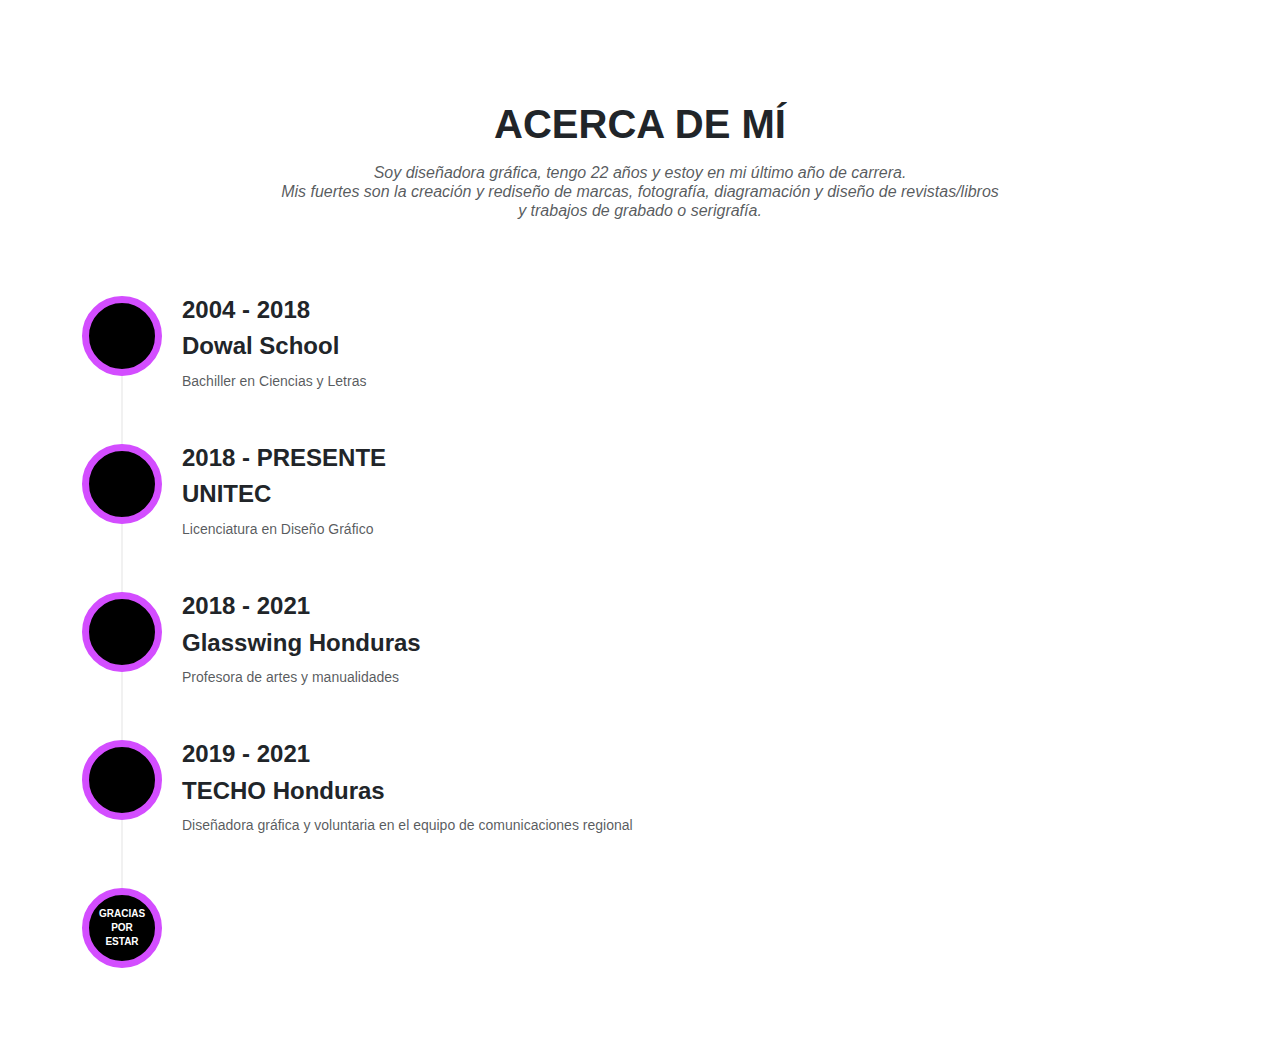
==== acercademi.html @ 8676b288 "Add files via upload" ====
<!doctype html>
<html>
<head>
	 <meta charset="UTF-8" />
    <meta name="viewport" content="width=device-width, initial-scale=1.0" />
<title>Acerca de mí</title>
	<link href="css/bootstrap.min.css" rel="stylesheet" />
    <link href="css/style.css" rel="stylesheet" />
</head>

<body>
	 <section id="about">
        <div class="container">
            <div class="row">
                <div class="col-lg-12 text-center">
                    <h2 class="section-heading">Acerca de mí</h2>
                    <h3 class="section-subheading text-muted">Soy diseñadora gráfica, tengo 22 años y estoy en mi último año de carrera.<br>Mis fuertes son la creación y rediseño de marcas, fotografía, diagramación y diseño de revistas/libros<br> y trabajos de grabado o serigrafía.</h3>
                </div>
            </div>
            <div class="row">
                <div class="col-lg-12">
                    <ul class="timeline">
                        <li>
                            <div class="timeline-image">
                                <img class="img-circle img-responsive" src="file:///Macintosh HD/Users/ifigeniaaguilera/Downloads/img/about/1.jpg" alt="">
                            </div>
                            <div class="timeline-panel">
                                <div class="timeline-heading">
                                    <h4>2004 - 2018</h4>
                                    <h4 class="subheading">Dowal School</h4>
                                </div>
                                <div class="timeline-body">
                                    <p class="text-muted">Bachiller en Ciencias y Letras</p>
                                </div>
                            </div>
                        </li>
                        <li class="timeline-inverted">
                            <div class="timeline-image">
                                <img class="img-circle img-responsive" src="file:///Macintosh HD/Users/ifigeniaaguilera/Downloads/img/about/2.jpg" alt="">
                            </div>
                            <div class="timeline-panel">
                                <div class="timeline-heading">
                                    <h4>2018 - Presente</h4>
                                    <h4 class="subheading">UNITEC</h4>
                                </div>
                                <div class="timeline-body">
                                    <p class="text-muted">Licenciatura en Diseño Gráfico</p>
                                </div>
                            </div>
                        </li>
                        <li>
                            <div class="timeline-image">
                                <img class="img-circle img-responsive" src="file:///Macintosh HD/Users/ifigeniaaguilera/Downloads/img/about/3.jpg" alt="">
                            </div>
                            <div class="timeline-panel">
                                <div class="timeline-heading">
                                    <h4>2018 - 2021</h4>
                                    <h4 class="subheading">Glasswing Honduras</h4>
                                </div>
                                <div class="timeline-body">
                                    <p class="text-muted">Profesora de artes y manualidades</p>
                                </div>
                            </div>
                        </li>
                        <li class="timeline-inverted">
                            <div class="timeline-image">
                                <img class="img-circle img-responsive" src="file:///Macintosh HD/Users/ifigeniaaguilera/Downloads/img/about/4.jpg" alt="">
                            </div>
                            <div class="timeline-panel">
                                <div class="timeline-heading">
                                    <h4>2019 - 2021</h4>
                                    <h4 class="subheading">TECHO Honduras</h4>
                                </div>
                                <div class="timeline-body">
                                    <p class="text-muted">Diseñadora gráfica y voluntaria en el equipo de comunicaciones regional</p>
                                </div>
                            </div>
                        </li>
                        <li class="timeline-inverted">
                            <div class="timeline-image">
                                <h4>Gracias
                                    <br>por
                                    <br>estar</h4>
                            </div>
                        </li>
                    </ul>
                </div>
            </div>
        </div>
    </section>

</body>
</html>
---- css/style.css ----
body {
    overflow-x: hidden;
    font-family: "Roboto Slab","Helvetica Neue",Helvetica,Arial,sans-serif;
}

#topbar {
  background-color: black;
  color: white;
  width: 100%;
  height: 60px;
  border-top: 0;
}

.navbar-nav .nav-link.btn-primary {
  background-color: #ffffff;
  color: var(--color-grisclaro) !important;
  font-weight: 600px !important;
  border: 0;
  padding: 10px 20px;
  border-radius: 2px;
}
.navbar-nav .nav-link.btn-primary:hover {
  background-color: var(--color-hover-menu);
  color: #ffffff !important;
}

.custom-active .nav-link {
  position: relative;
}

/*Makes the green bar appear below navbar, make sure to place: <li class="nav-item custom-active"> to indicate which page is the active*/
.custom-active .nav-link:after {
  content: '';
  display: block;
  height: 4px;
  background-color: white;
  position: absolute;
  bottom: 0;
  left: 0;
  width: 100%;
}

.text-muted {
    color: #ffffff;
}

p {
    font-size: 14px;
    line-height: 1.75;
}

p.large {
    font-size: 16px;
}

a,
a:hover,
a:focus,
a:active,
a.active {
    outline: 0;
}

a {
    color: #ffffff;
}

a:hover,
a:focus,
a:active,
a.active {
    color: #ffffff;
}

h1,
h2,
h3,
h4,
h5,
h6 {
    text-transform: uppercase;
    font-family: Montserrat,"Helvetica Neue",Helvetica,Arial,sans-serif;
    font-weight: 700;
}

.img-centered {
    margin: 0 auto;
}

.bg-light-gray {
    background-color: #f7f7f7;
}

.bg-darkest-gray {
    background-color: #222;
}

.btn-primary {
    border-color: #000000;
    text-transform: uppercase;
    font-family: Montserrat,"Helvetica Neue",Helvetica,Arial,sans-serif;
    font-weight: 700;
    color: #fff;
    background-color: #000000;
}

.btn-primary:hover,
.btn-primary:focus,
.btn-primary:active,
.btn-primary.active,
.open .dropdown-toggle.btn-primary {
    border-color: #000000;
    color: #fff;
    background-color: #000000;
}

.btn-primary:active,
.btn-primary.active,
.open .dropdown-toggle.btn-primary {
    background-image: none;
}

.btn-primary.disabled,
.btn-primary[disabled],
fieldset[disabled] .btn-primary,
.btn-primary.disabled:hover,
.btn-primary[disabled]:hover,
fieldset[disabled] .btn-primary:hover,
.btn-primary.disabled:focus,
.btn-primary[disabled]:focus,
fieldset[disabled] .btn-primary:focus,
.btn-primary.disabled:active,
.btn-primary[disabled]:active,
fieldset[disabled] .btn-primary:active,
.btn-primary.disabled.active,
.btn-primary[disabled].active,
fieldset[disabled] .btn-primary.active {
    border-color: #000000;
    background-color: #000000;
}

.btn-primary .badge {
    color: #000000;
    background-color: #fff;
}

.btn-xl {
    padding: 20px 40px;
    border-color: #000000;
    border-radius: 3px;
    text-transform: uppercase;
    font-family: Montserrat,"Helvetica Neue",Helvetica,Arial,sans-serif;
    font-size: 18px;
    font-weight: 700;
    color: #fff;
    background-color: #000000;
}

.btn-xl:hover,
.btn-xl:focus,
.btn-xl:active,
.btn-xl.active,
.open .dropdown-toggle.btn-xl {
    border-color: #000000;
    color: #fff;
    background-color: #000000;
}

.btn-xl:active,
.btn-xl.active,
.open .dropdown-toggle.btn-xl {
    background-image: none;
}

.btn-xl.disabled,
.btn-xl[disabled],
fieldset[disabled] .btn-xl,
.btn-xl.disabled:hover,
.btn-xl[disabled]:hover,
fieldset[disabled] .btn-xl:hover,
.btn-xl.disabled:focus,
.btn-xl[disabled]:focus,
fieldset[disabled] .btn-xl:focus,
.btn-xl.disabled:active,
.btn-xl[disabled]:active,
fieldset[disabled] .btn-xl:active,
.btn-xl.disabled.active,
.btn-xl[disabled].active,
fieldset[disabled] .btn-xl.active {
    border-color: #000000;
    background-color: #000000;
}

.btn-xl .badge {
    color: #fed136;
    background-color: #fff;
}

.navbar-default {
    border-color: transparent;
    background-color: #222;
}

.navbar-default .navbar-brand {
    font-family: "Kaushan Script","Helvetica Neue",Helvetica,Arial,cursive;
    color: #000000;
}

.navbar-default .navbar-brand:hover,
.navbar-default .navbar-brand:focus,
.navbar-default .navbar-brand:active,
.navbar-default .navbar-brand.active {
    color: #fec503;
}

.navbar-default .navbar-collapse {
    border-color: rgba(255,255,255,.02);
}

.navbar-default .navbar-toggle {
    border-color: #000000;
    background-color: #000000;
}

.navbar-default .navbar-toggle .icon-bar {
    background-color: #fff;
}

.navbar-default .navbar-toggle:hover,
.navbar-default .navbar-toggle:focus {
    background-color: #000000;
}

.navbar-default .nav li a {
    text-transform: uppercase;
    font-family: Montserrat,"Helvetica Neue",Helvetica,Arial,sans-serif;
    font-weight: 400;
    letter-spacing: 1px;
    color: #fff;
}

.navbar-default .nav li a:hover,
.navbar-default .nav li a:focus {
    outline: 0;
    color: #000000;
}

.navbar-default .navbar-nav>.active>a {
    border-radius: 0;
    color: #fff;
    background-color: #000000;
}

.navbar-default .navbar-nav>.active>a:hover,
.navbar-default .navbar-nav>.active>a:focus {
    color: #fff;
    background-color: #000000;
}

header {
    text-align: center;
    color: #fff;
    background-attachment: scroll;
    background-image: url("../img/background_portafolio.PNG");
    background-position: center center;
    background-repeat: none;
    -webkit-background-size: cover;
    -moz-background-size: cover;
    background-size: cover;
    -o-background-size: cover;
	padding: 300px 0px;
}

header .intro-text {
    padding-top: 100px;
    padding-bottom: 50px;
}

header .intro-text .intro-lead-in {
    margin-bottom: 25px;
    font-family: "Droid Serif","Helvetica Neue",Helvetica,Arial,sans-serif;
    font-size: 22px;
    font-style: italic;
    line-height: 22px;
}

header .intro-text .intro-heading {
    margin-bottom: 25px;
    text-transform: uppercase;
    font-family: Montserrat,"Helvetica Neue",Helvetica,Arial,sans-serif;
    font-size: 50px;
    font-weight: 700;
    line-height: 50px;
}

section {
    padding: 100px 0;
}

section h2.section-heading {
    margin-top: 0;
    margin-bottom: 15px;
    font-size: 40px;
}

section h3.section-subheading {
    margin-bottom: 75px;
    text-transform: none;
    font-family: "Droid Serif","Helvetica Neue",Helvetica,Arial,sans-serif;
    font-size: 16px;
    font-style: italic;
    font-weight: 400;
}

.service-heading {
    margin: 15px 0;
    text-transform: none;
}

#portfolio .portfolio-item {
    right: 0;
    margin: 0 0 15px;
}

#portfolio .portfolio-item .portfolio-link {
    display: block;
    position: relative;
    margin: 0 auto;
    max-width: 400px;
}

#portfolio .portfolio-item .portfolio-link .portfolio-hover {
    position: absolute;
    width: 100%;
    height: 100%;
    opacity: 0;
    background: #1ee2e7;
    -webkit-transition: all ease .5s;
    -moz-transition: all ease .5s;
    transition: all ease .5s;
}

#portfolio .portfolio-item .portfolio-link .portfolio-hover:hover {
    opacity: 1;
}

#portfolio .portfolio-item .portfolio-link .portfolio-hover .portfolio-hover-content {
    position: absolute;
    top: 50%;
    width: 100%;
    height: 20px;
    margin-top: -12px;
    text-align: center;
    font-size: 20px;
    color: #fff;
}

#portfolio .portfolio-item .portfolio-link .portfolio-hover .portfolio-hover-content i {
    margin-top: -12px;
}

#portfolio .portfolio-item .portfolio-link .portfolio-hover .portfolio-hover-content h3,
#portfolio .portfolio-item .portfolio-link .portfolio-hover .portfolio-hover-content h4 {
    margin: 0;
}

#portfolio .portfolio-item .portfolio-caption {
    margin: 0 auto;
    padding: 25px;
    max-width: 400px;
    text-align: center;
    background-color: #fff;
}

#portfolio .portfolio-item .portfolio-caption h4 {
    margin: 0;
    text-transform: none;
}

#portfolio .portfolio-item .portfolio-caption p {
    margin: 0;
    font-family: "Droid Serif","Helvetica Neue",Helvetica,Arial,sans-serif;
    font-size: 16px;
    font-style: italic;
}

#portfolio * {
    z-index: 2;
}

.timeline {
    position: relative;
    padding: 0;
    list-style: none;
}

.timeline:before {
    content: "";
    position: absolute;
    top: 0;
    bottom: 0;
    left: 40px;
    width: 2px;
    margin-left: -1.5px;
    background-color: #f1f1f1;
}

.timeline>li {
    position: relative;
    margin-bottom: 50px;
    min-height: 50px;
}

.timeline>li:before,
.timeline>li:after {
    content: " ";
    display: table;
}

.timeline>li:after {
    clear: both;
}

.timeline>li .timeline-panel {
    float: right;
    position: relative;
    width: 100%;
    padding: 0 20px 0 100px;
    text-align: left;
}

.timeline>li .timeline-panel:before {
    right: auto;
    left: -15px;
    border-right-width: 15px;
    border-left-width: 0;
}

.timeline>li .timeline-panel:after {
    right: auto;
    left: -14px;
    border-right-width: 14px;
    border-left-width: 0;
}

.timeline>li .timeline-image {
    z-index: 100;
    position: absolute;
    left: 0;
    width: 80px;
    height: 80px;
    margin-left: 0;
    border: 7px solid #D34DFF;
    border-radius: 100%;
    text-align: center;
    color: #fff;
    background-color: #000000;
}

.timeline>li .timeline-image h4 {
    margin-top: 12px;
    font-size: 10px;
    line-height: 14px;
}

.timeline>li.timeline-inverted>.timeline-panel {
    float: right;
    padding: 0 20px 0 100px;
    text-align: left;
}

.timeline>li.timeline-inverted>.timeline-panel:before {
    right: auto;
    left: -15px;
    border-right-width: 15px;
    border-left-width: 0;
}

.timeline>li.timeline-inverted>.timeline-panel:after {
    right: auto;
    left: -14px;
    border-right-width: 14px;
    border-left-width: 0;
}

.timeline>li:last-child {
    margin-bottom: 0;
}

.timeline .timeline-heading h4 {
    margin-top: 0;
    color: inherit;
}

.timeline .timeline-heading h4.subheading {
    text-transform: none;
}

.timeline .timeline-body>p,
.timeline .timeline-body>ul {
    margin-bottom: 0;
}


.team-member {
    margin-bottom: 50px;
    text-align: center;
}

.team-member img {
    margin: 0 auto;
    border: 7px solid #fff;
}

.team-member h4 {
    margin-top: 25px;
    margin-bottom: 0;
    text-transform: none;
}

.team-member p {
    margin-top: 0;
}


section#contact {
    background-color: #222;
    background-image: url("../img/background_portafolio.PNG");
    background-position: center;
    background-repeat: no-repeat;
	padding: 300px 0px;
}

section#contact .section-heading {
    color: #fff;
}

section#contact .form-group {
    margin-bottom: 25px;
}

section#contact .form-group input,
section#contact .form-group textarea {
    padding: 20px;
}

section#contact .form-group input.form-control {
    height: auto;
}

section#contact .form-group textarea.form-control {
    height: 236px;
}

section#contact .form-control:focus {
    border-color: #1ee2e7;
    box-shadow: none;
}

section#contact::-webkit-input-placeholder {
    text-transform: uppercase;
    font-family: Montserrat,"Helvetica Neue",Helvetica,Arial,sans-serif;
    font-weight: 700;
    color: #bbb;
}

section#contact:-moz-placeholder {
    text-transform: uppercase;
    font-family: Montserrat,"Helvetica Neue",Helvetica,Arial,sans-serif;
    font-weight: 700;
    color: #bbb;
}

section#contact::-moz-placeholder {
    text-transform: uppercase;
    font-family: Montserrat,"Helvetica Neue",Helvetica,Arial,sans-serif;
    font-weight: 700;
    color: #bbb;
}

section#contact:-ms-input-placeholder {
    text-transform: uppercase;
    font-family: Montserrat,"Helvetica Neue",Helvetica,Arial,sans-serif;
    font-weight: 700;
    color: #bbb;
}

section#contact .text-danger {
    color: #e74c3c;
}

footer {
    padding: 25px 0;
    text-align: center;
}

footer span.copyright {
    text-transform: uppercase;
    text-transform: none;
    font-family: Montserrat,"Helvetica Neue",Helvetica,Arial,sans-serif;
    line-height: 40px;
}

footer ul.quicklinks {
    margin-bottom: 0;
    text-transform: uppercase;
    text-transform: none;
    font-family: Montserrat,"Helvetica Neue",Helvetica,Arial,sans-serif;
    line-height: 40px;
}

ul.social-buttons {
    margin-bottom: 0;
}

ul.social-buttons li a {
    display: block;
    width: 40px;
    height: 40px;
    border-radius: 100%;
    font-size: 20px;
    line-height: 40px;
    outline: 0;
    color: #fff;
    background-color: #222;
    -webkit-transition: all .3s;
    -moz-transition: all .3s;
    transition: all .3s;
}

ul.social-buttons li a:hover,
ul.social-buttons li a:focus,
ul.social-buttons li a:active {
    background-color: #D34DFF;
}

.btn:focus,
.btn:active,
.btn.active,
.btn:active:focus {
    outline: 0;
}

.portfolio-modal .modal-content {
    padding: 100px 0;
    min-height: 100%;
    border: 0;
    border-radius: 0;
    text-align: center;
    background-clip: border-box;
    -webkit-box-shadow: none;
    box-shadow: none;
}

.portfolio-modal .modal-content h2 {
    margin-bottom: 15px;
    font-size: 3em;
}

.portfolio-modal .modal-content p {
    margin-bottom: 30px;
}

.portfolio-modal .modal-content p.item-intro {
    margin: 20px 0 30px;
    font-family: "Droid Serif","Helvetica Neue",Helvetica,Arial,sans-serif;
    font-size: 16px;
    font-style: italic;
}

.portfolio-modal .modal-content ul.list-inline {
    margin-top: 0;
    margin-bottom: 30px;
}

.portfolio-modal .modal-content img {
    margin-bottom: 30px;
}

.portfolio-modal .close-modal {
    position: absolute;
    top: 25px;
    right: 25px;
    width: 75px;
    height: 75px;
    background-color: transparent;
    cursor: pointer;
}

.portfolio-modal .close-modal:hover {
    opacity: .3;
}

.portfolio-modal .close-modal .lr {
    z-index: 1051;
    width: 1px;
    height: 75px;
    margin-left: 35px;
    background-color: #222;
    -webkit-transform: rotate(45deg);
    -ms-transform: rotate(45deg);
    transform: rotate(45deg);
}

.portfolio-modal .close-modal .lr .rl {
    z-index: 1052;
    width: 1px;
    height: 75px;
    background-color: #222;
    -webkit-transform: rotate(90deg);
    -ms-transform: rotate(90deg);
    transform: rotate(90deg);
}

::-moz-selection {
    text-shadow: none;
    background: #D34DFF;
}

::selection {
    text-shadow: none;
    background: #D34DFF;
}

img::selection {
    background: 0 0;
}

img::-moz-selection {
    background: 0 0;
}

body {
    webkit-tap-highlight-color: #D34DFF;
}

.img-responsive{
	max-height: 600px;
	max-width: 300px;
}
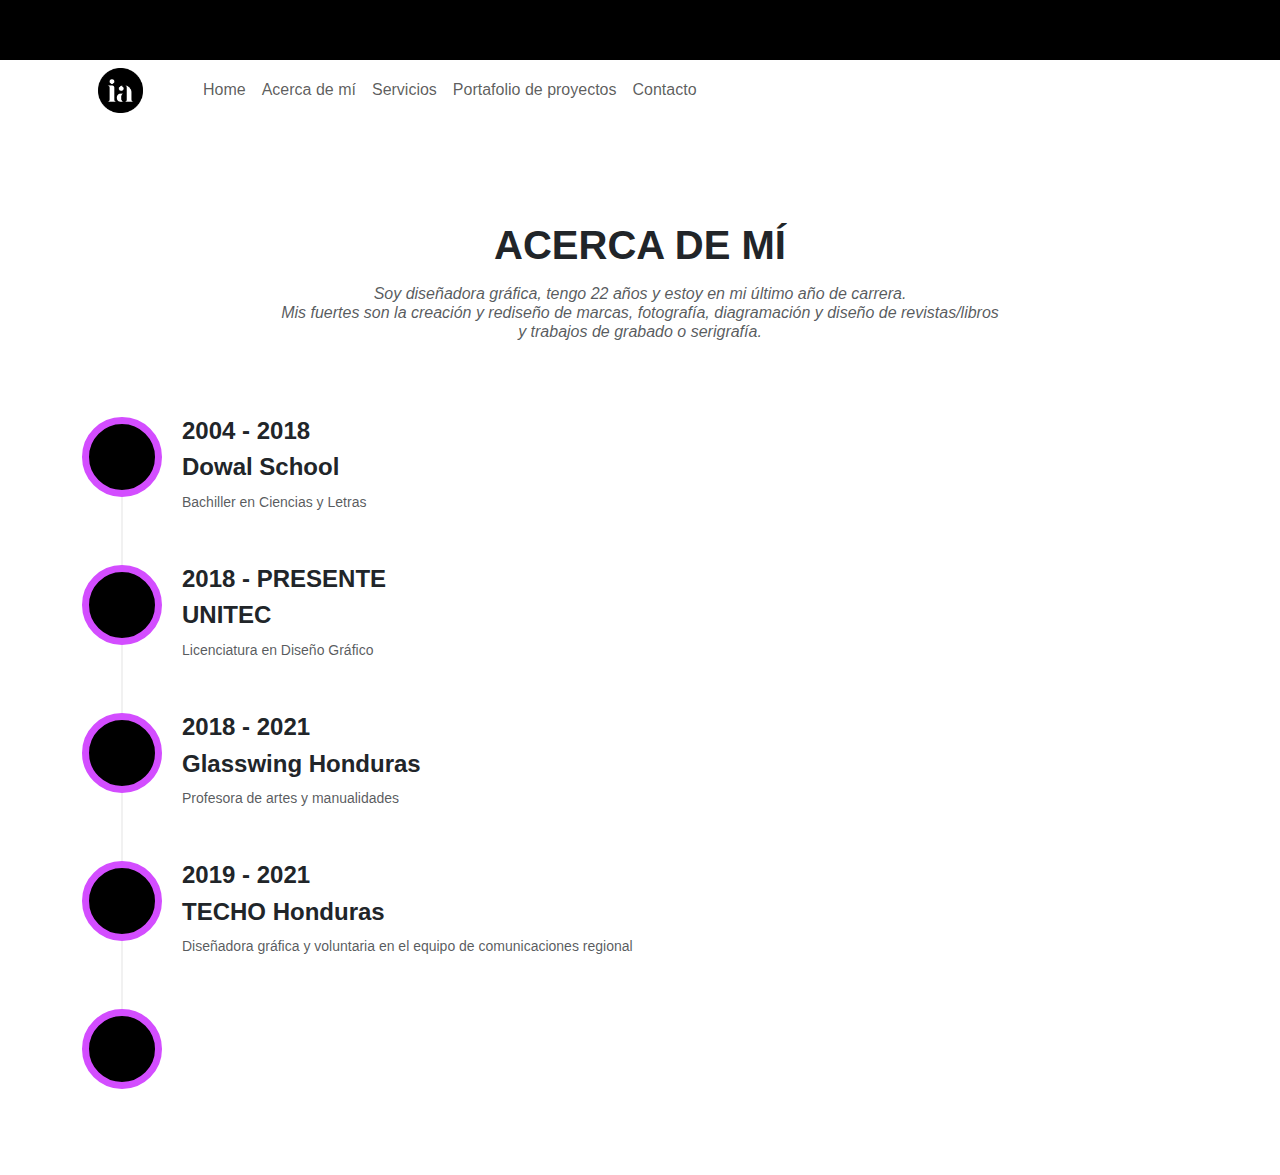
==== commit d557202a: "Add files via upload" ====
--- a/acercademi.html
+++ b/acercademi.html
@@ -9,6 +9,51 @@
 </head>
 
 <body>
+	<div>
+	<div id="topbar"></div>
+	
+
+      <div class="container" id="nav-bar">
+        <nav class="navbar navbar-expand-lg navbar-light">
+          <a class="navbar-brand" href="index.html">
+            
+          </a>
+
+          <button
+            class="navbar-toggler"
+            type="button"
+            data-bs-toggle="collapse"
+            data-bs-target="#navbar"
+            aria-controls="navbar"
+            aria-expanded="false"
+            aria-label="Toggle navigation"
+          >
+            <span class="navbar-toggler-icon"></span>
+          </button>
+
+          <div class="collapse navbar-collapse" id="navbar">
+			  <a href="index.html"><img src="img/logowacala.png" width="45px" alt="logo"></a>
+            <ul class="navbar-nav ms-5 px-1">
+              <li class="nav-item custom-active">
+                <a class="nav-link" href="index.html">Home</a>
+              </li>
+              <li class="nav-item">
+                <a class="nav-link" href="acercademi.html">Acerca de mí</a>
+              </li>
+              <li class="nav-item">
+                <a class="nav-link" href="servicios.html">Servicios</a>
+              </li>
+              <li class="nav-item active">
+                <a class="nav-link" href="portafoliodeproyectos.html">Portafolio de proyectos</a>
+              </li>
+              <li class="nav-item">
+                <a class="nav-link" href="Contacto.html">Contacto</a>
+              </li>
+            </ul>
+          </div>
+        </nav>
+      </div>
+    </div>
 	 <section id="about">
         <div class="container">
             <div class="row">
@@ -78,9 +123,7 @@
                         </li>
                         <li class="timeline-inverted">
                             <div class="timeline-image">
-                                <h4>Gracias
-                                    <br>por
-                                    <br>estar</h4>
+                                
                             </div>
                         </li>
                     </ul>
